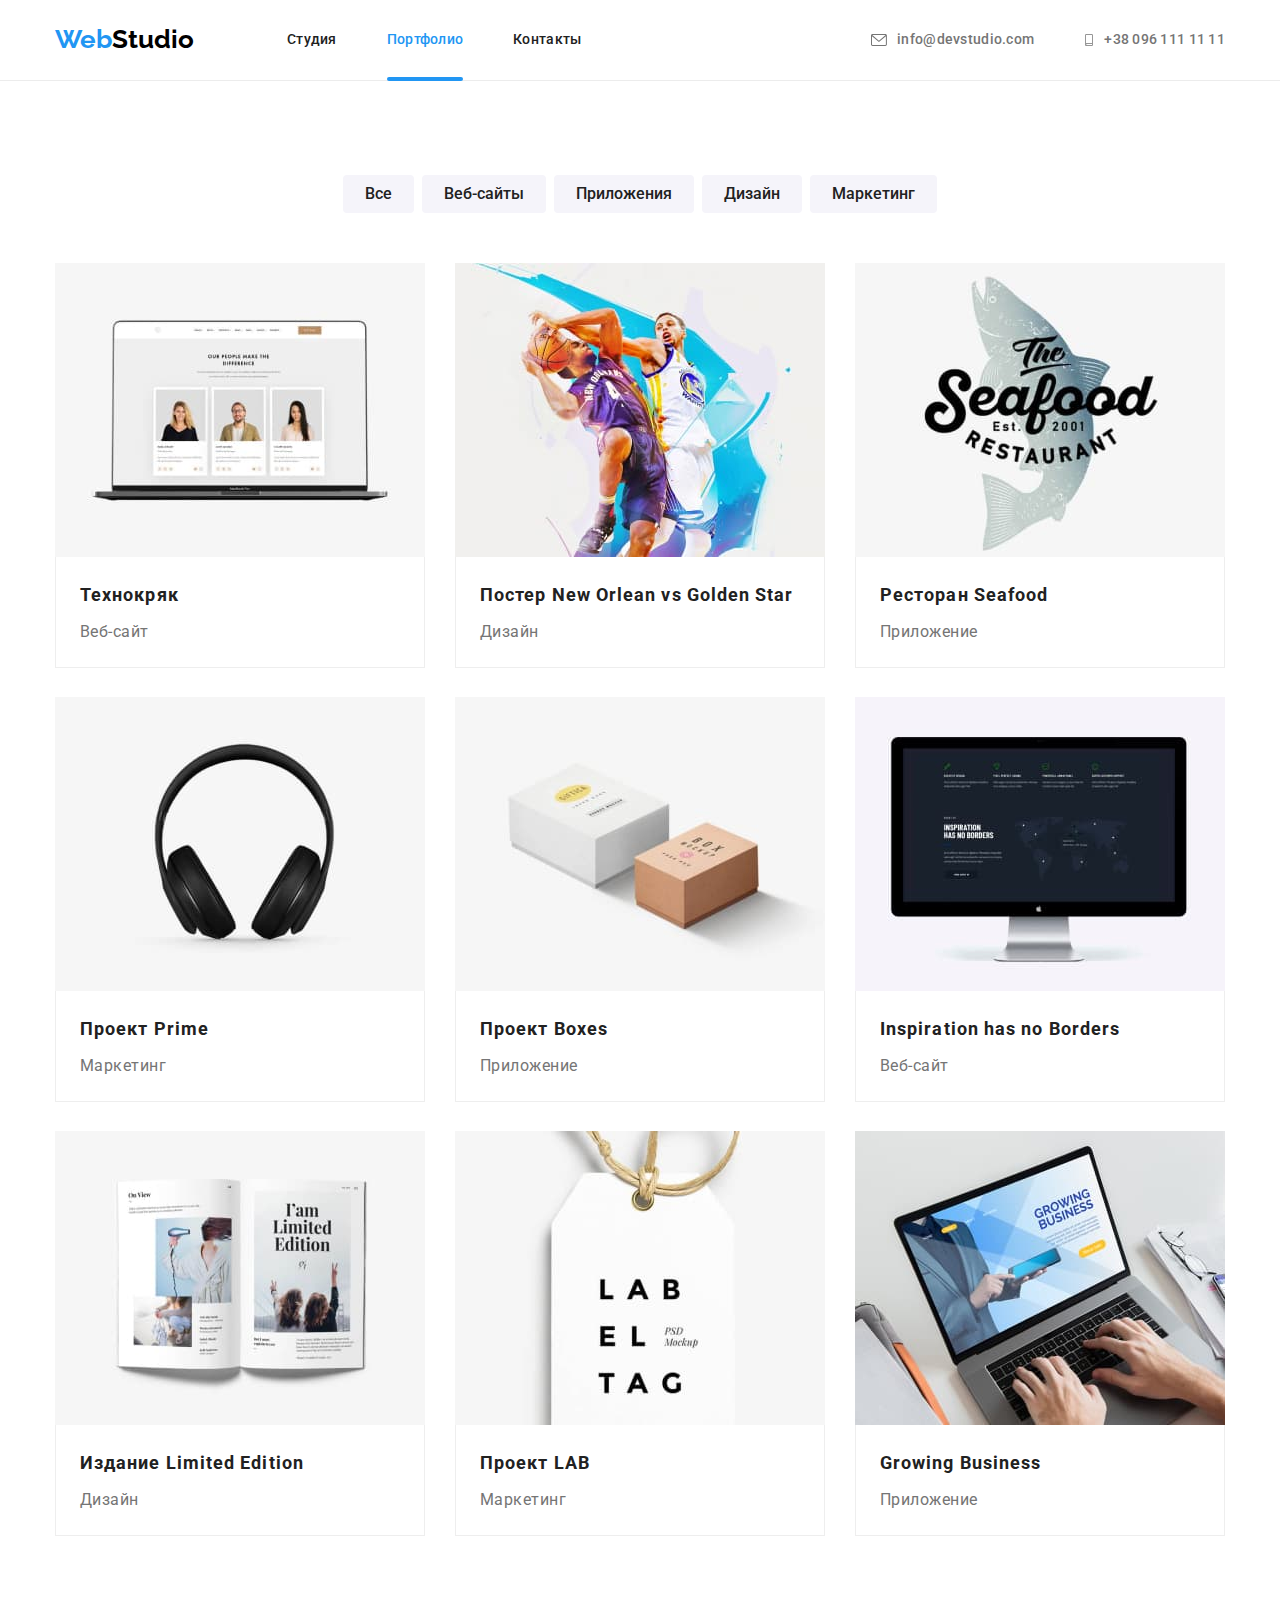
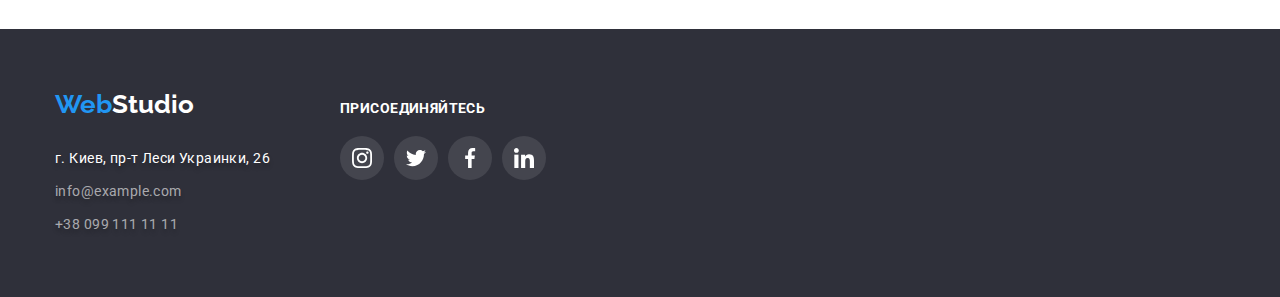
==== portfolio.html @ e06ca054 "new" ====
<!DOCTYPE html>
<html lang="en">

<head>
    <meta charset="UTF-8">
    <meta http-equiv="X-UA-Compatible" content="IE=edge">
    <meta name="viewport" content="width=device-width, initial-scale=1.0">
    <title>Document</title>
    <link href="https://cdnjs.cloudflare.com/ajax/libs/modern-normalize/1.1.0/modern-normalize.min.css"
        rel="stylesheet" />
    <link href="https://fonts.googleapis.com/css2?family=Raleway:wght@700&family=Roboto:wght@400;500;700;900&display=swap"
        rel="stylesheet" />
    <link rel="stylesheet" href="./css/styles.css" />
</head>

<body>

    <header class="header">
        <div class="container navigation">

            <nav class="nav">
                <a class="fst-part-logo logo" href="./index.html">Web<span class="sd-part-logo-hdr">Studio</span>
                </a>

                <ul class="site-nav list">
                    <li class="items"> <a class="link">Студия</a></li>
                    <li class="items"> <a href="./portfolio.html" class="current link">Портфолио</a></li>
                    <li class="items"> <a href="" class="link">Контакты</a></li>
                </ul>
            </nav>


            <ul class="contacts list">
                <li class="items"> <a href="mailto:info@devstudio.com" class="link">
                        <svg class="hdr-icons" width="16" height="12">
                            <use href="./images/icons.svg#icon-envelope"></use>
                        </svg>
                        info@devstudio.com</a>
                </li>
                <li class="items"> <a href="tel:+380961111111" class="link">
                        <svg class="hdr-icons" width="10" height="12">
                            <use href="./images/icons.svg#icon-smartphone">
                            </use>
                        </svg>
                        +38 096 111 11 11</a>
                </li>
            </ul>
        </div>
    </header>

    <main>

        <section class="section-filter">
            <div class="container filter-section">

                <h1 class="visually-hidden">Filter</h1>

                <ul class="portfolio-filter list">

                    <li><button type="button" class="btn-hover">Все</button></li>
                    <li><button type="button" class="btn-hover">Веб-сайты</button></li>
                    <li><button type="button" class="btn-hover">Приложения</button></li>
                    <li><button type="button" class="btn-hover">Дизайн</button></li>
                    <li><button type="button" class="btn-hover">Маркетинг</button></li>

                </ul>

            <ul class="filter-result list">

                <li class="result-items">
                 <a class="result-link" href="">
                            
                     <div class="result-hover">
                         <img src="./images/p-1.jpg" alt="Технокряк" width="370" />
                       <div class="hover-action">
                       <p class="hover-text">Ресурс предлагает комплексные предложения с разным уровнем функционала и сервисов. Все это позволит посетителю получить
                    исчерпывающие сведения о компании или частном лице.</p>
                       </div>
                    </div>
                           
                    <div class="result-card">
                        <h2 class="card-name">Технокряк</h2>
                        <p class="card-disc">Веб-сайт</p>
                    </div>
                 </a>   
                </li>

                <li class="result-items">
                 <a class="result-link" href="">
                    
                    <div class="result-hover">
                          <img src="./images/p-2.jpg" alt="Постер New Orlean vs Golden Star" width="370" />
                            <div class="hover-action">
                            <p class="hover-text">Ресурс предлагает комплексные предложения с разным уровнем функционала и сервисов. Все это
                                        позволит посетителю получить
                                        исчерпывающие сведения о компании или частном лице.</p>
                            </div>
                    </div>
                                
                    <div class="result-card">
                        <h2 class="card-name">Постер New Orlean vs Golden Star</h2>
                        <p class="card-disc">Дизайн</p>
                    </div>
                 </a>
                </li>

                <li class="result-items">
                 <a class="result-link" href="">
                        
                        <div class="result-hover">
                            <img src="./images/p-3.jpg" alt="Ресторан Seafood" width="370" />
                                <div class="hover-action">
                                    <p class="hover-text">Ресурс предлагает комплексные предложения с разным уровнем функционала и сервисов. Все это
                                        позволит посетителю получить
                                        исчерпывающие сведения о компании или частном лице.</p>
                                </div>
                        </div>

                            <div class="result-card">
                                <h2 class="card-name">Ресторан Seafood</h2>
                                <p class="card-disc">Приложение</p>
                            </div>
                 </a>
                </li>

                <li class="result-items">
                    <a class="result-link" href="">
                        
                        <div class="result-hover">
                         <img src="./images/p-4.jpg" alt="Проект Prime" width="370" />
                            <div class="hover-action">
                                <p class="hover-text">Ресурс предлагает комплексные предложения с разным уровнем функционала и сервисов. Все это
                                        позволит посетителю получить
                                        исчерпывающие сведения о компании или частном лице.</p>
                            </div>
                        </div>
                            
                            <div class="result-card">
                              <h2 class="card-name">Проект Prime</h2>
                              <p class="card-disc">Маркетинг</p>
                            </div>
                    </a>
                </li>
                    
                <li class="result-items">
                 <a class="result-link" href="">
                    <div class="result-hover">
                            
                    <img src="./images/p-5.jpg" alt="Проект Boxes" width="370" />
                       <div class="hover-action">
                        <p class="hover-text">Ресурс предлагает комплексные предложения с разным уровнем функционала и сервисов. Все это
                                        позволит посетителю получить
                                        исчерпывающие сведения о компании или частном лице.</p>
                       </div>
                    </div>
                    <div class="result-card">
                      <h2 class="card-name">Проект Boxes</h2>
                      <p class="card-disc">Приложение</p>
                    </div>
                 </a>
                </li>

                <li class="result-items">
                 <a class="result-link" href="">
                    <div class="result-hover">
                            
                        <img src="./images/p-6.jpg" alt="Inspiration has no Borders" width="370" />
                                <div class="hover-action">
                                    <p class="hover-text">Ресурс предлагает комплексные предложения с разным уровнем функционала и сервисов. Все это
                                        позволит посетителю получить
                                        исчерпывающие сведения о компании или частном лице.</p>
                                </div>
                                </div>
                                <div class="result-card">
                                    <h2 class="card-name">Inspiration has no Borders</h2>
                                    <p class="card-disc">Веб-сайт</p>
                    </div>
                 </a>
                </li>

                <li class="result-items">
                  <a class="result-link" href="">
                    <div class="result-hover">
                           
                        <img src="./images/p-7.jpg" alt="Издание Limited Edition" width="370" />
                                <div class="hover-action">
                                    <p class="hover-text">Ресурс предлагает комплексные предложения с разным уровнем функционала и сервисов. Все это
                                        позволит посетителю получить
                                        исчерпывающие сведения о компании или частном лице.</p>
                                </div>
                    </div>
                        <div class="result-card">
                          <h2 class="card-name">Издание Limited Edition</h2>
                          <p class="card-disc">Дизайн</p>
                        </div>
                     </a>
                    </li>

                    <li class="result-items">
                      <a class="result-link" href="">
                        <div class="result-hover">
                            
                         <img src="./images/p-8.jpg" alt="Проект LAB" width="370" />
                            <div class="hover-action">
                              <p class="hover-text">Ресурс предлагает комплексные предложения с разным уровнем функционала и сервисов. Все это
                                        позволит посетителю получить
                                        исчерпывающие сведения о компании или частном лице.</p>
                            </div>
                        </div>
                         <div class="result-card">
                          <h2 class="card-name">Проект LAB</h2>
                          <p class="card-disc">Маркетинг</p>
                         </div>
                      </a>
                    </li>

                    <li class="result-items">
                      <a class="result-link" href="">
                      <div class="result-hover">
                            
                        <img src="./images/p-9.jpg" alt="Growing Business" width="370" />
                            <div class="hover-action">
                              <p class="hover-text">Ресурс предлагает комплексные предложения с разным уровнем функционала и сервисов. Все это
                                        позволит посетителю получить
                                        исчерпывающие сведения о компании или частном лице.</p>
                            </div>
                      </div>
                        <div class="result-card">
                           <h2 class="card-name">Growing Business</h2>
                            <p class="card-disc">Приложение</p>
                        </div>
                      </a>
                    </li>

                </ul>
            </div>
        </section>
    </main>


    <footer class="ftr">

        <div class="container ftr-cont">

            <div class="ftr-logo-container">
                <a class="fst-part-logo logo" href="/">Web<span class="sd-part-logo-ftr">Studio</span></a>
                <address class="address list">
                    г. Киев, пр-т Леси Украинки, 26
                    <ul class="address-ftr list">
                        <li>
                            <a href="mailto:info@example.com" class="ftr-link">info@example.com</a>
                        </li>
                        <li>
                            <a href="tel:+380991111111">+38 099 111 11 11</a>
                        </li>
                    </ul>
                </address>
            </div>

            <div class="ftr-social">
                <p class="ftr-social-title">Присоединяйтесь</p>
                <ul class="ftr-social-list list">
                    <li class="ftr-soc-li"> <a href="www.instagram.com" class="ftr-soc-links">
                            <svg class="social-icons" width="20" height="20">
                                <use href="./images/icons.svg#icon-instagram">
                                </use>
                            </svg></a>
                    </li>
                    <li class="ftr-soc-li"> <a href="www.twitter.com" class="ftr-soc-links">
                            <svg class="social-icons" width="20" height="20">
                                <use href="./images/icons.svg#icon-twitter">
                                </use>
                            </svg></a></li>
                    <li class="ftr-soc-li"> <a href="www.facebook.com" class="ftr-soc-links">
                            <svg class="social-icons" width="20" height="20">
                                <use href="./images/icons.svg#icon-facebook">
                                </use>
                            </svg></a></li>
                    <li class="ftr-soc-li"> <a href="www.linkedin.com" class="ftr-soc-links">
                            <svg class="social-icons" width="20" height="20">
                                <use href="./images/icons.svg#icon-linkedin">
                                </use>
                            </svg></a></li>
                </ul>
            </div>
        </div>
    </footer>
</body>

</html>
---- css/styles.css ----
/* main text color rgba(117, 117, 117, 1) */
/* second text color rgba(33, 33, 33, 1) */
/* logo first part and btn rgba(33, 150, 243, 1)*/
/* btn hover color  rgba(24, 140, 232, 1) */
/* logo second part hdr rgba(0, 0, 0, 1)*/
/* logo second part ftr rgba(255, 255, 255, 1)*/
/* main background rgba(255, 255, 255, 1) */
/* second background rgba(245, 244, 250, 1) */
/* ftr and hero background rgba(47, 48, 58, 1) */

.visually-hidden {
    position: absolute;
    width: 1px;
    height: 1px;
    margin: -1px;
    border: 0;
    padding: 0;
    white-space: nowrap;
    clip: rect(0 0 0 0);
    overflow: hidden;
}

p,
h1,
h2,
h3,
ul,
li {
    margin: 0px;
    padding: 0px;
}

:root {
    --main-text-color: rgba(117, 117, 117, 1);
    --second-text-color: rgba(33, 33, 33, 1);
    --main-background-color: rgba(255, 255, 255, 1);
    --second-background: rgba(245, 244, 250, 1);
    --logo-first-part-and-btn: rgba(33, 150, 243, 1);
    --portfolio-card-background: rgba(238, 238, 238, 1);
    --social-icons-color: #AFB1B8;
}



body {
    background-color: var(--main-background-color);
    color: var(--main-text-color);
    font-family: Roboto, Raleway, sans-serif;
}


img {
    display: block;
}


.list {
    list-style: none;
}

.container {
    width: 1200px;
    padding-left: 15px;
    padding-right: 15px;
    margin-left: auto;
    margin-right: auto;
}



/* HEAD */

.header {
    border-bottom: 1px solid #ECECEC;
}


/* logo */

.fst-part-logo {
    color: #2196F3
}

.sd-part-logo-hdr {
    color: #000000
}


.logo {
    text-decoration-line: none;
    font-family: Raleway;
    font-weight: 700;
    font-size: 26px;
    line-height: 1.2;
}

.ftr a {
    display: block;
}


/* site navigation */

.site-nav {
    display: flex;
    align-items: center;
    margin-left: 93px;
}



.site-nav .link {
    display: block;
    padding-top: 32px;
    padding-bottom: 32px;
    color: var(--second-text-color);
    font-weight: 500;
    font-size: 14px;
    line-height: 1.14;
    letter-spacing: 0.02em;
    text-decoration: none;
}

.site-nav .current {
    position: relative;
    color: #2196F3;
}

.site-nav .current::after {
    content: "";
    position: absolute;
    display: block;
    width: 100%;
    height: 4px;
    
    background: #2196F3;
    border-radius: 2px;
    border-bottom: 0;
    bottom: -1px;
}

.site-nav .items {
    margin-right: 50px;
}

.site-nav .items:last-child {
    margin-right: 0px;
}


.site-nav a:hover,
.site-nav a:focus {
    color: #2196F3;
}

.nav {
    display: flex;
    align-items: center;
}



/* contacts */

.contacts {
    display: flex;
    align-items: center;
    margin-left: auto;
}

.contacts .link {
    display: flex;
    align-items: center;
    padding-top: 32px;
    padding-bottom: 32px;
    
    color: var(--main-text-color);
    font-weight: 500;
    font-size: 14px;
    line-height: 1.14;
    letter-spacing: 0.02em;
    text-decoration: none;
}

.link:hover,
.link:focus {
    color: #2196F3;
}

.link:hover .hdr-icons {
    fill: #2196F3;
}

.contacts .items {
    margin-right: 50px;
}

.contacts .items:last-child {
    margin-right: 0px;
}

.hdr-icons {
    margin-right: 10px;
    fill: #757575;
}


.navigation {
    display: flex;
    align-items: center;
}

.link {
    transition: 250ms cubic-bezier(0.4, 0, 0.2, 1);
}


/* HERO section */

.hero {
    background-color: rgba(47, 48, 58, 1);
    text-align: center;
    padding-top: 200px;
    padding-bottom: 200px;
    background-image: linear-gradient(rgba(47, 48, 58, 0.4),
            rgba(47, 48, 58, 0.4)),
        url(../images/hero-bg.jpg);
    background-repeat: no-repeat;
    background-size: cover;
    background-position: center;
    max-width: 1600px;
    margin-left: auto;
    margin-right: auto;
}

.hero-header {
    color: rgba(255, 255, 255, 1);
    font-weight: 900;
    font-size: 44px;
    line-height: 1.36;
    max-width: 700px;
    letter-spacing: 0.06em;
    text-transform: uppercase;
    padding-bottom: 0px;
    margin-left: auto;
    margin-right: auto;
}

.hero-btn {
    box-sizing: border-box;
    background-color: rgba(33, 150, 243, 1);
    width: 200px;
    height: 50px;
    margin-top: 30px;
    border-radius: 4px;
    box-shadow: 0px 4px 4px rgba(0, 0, 0, 0.15);
}

.hero-btn:hover {
    background-color: rgba(24, 140, 232, 1);
}

.hero-btn-words {
    color: var(--main-background-color);
    font-weight: 700;
    font-size: 16px;
    line-height: 1.87;
    font-style: normal;
    text-align: center;
    letter-spacing: 0.06em;
}

.backdrop {
    position: fixed;
    top: 0;
    left: 0;
    width: 100%;
    height: 100%;
    opacity: 1;
    z-index: 1;
    background-color: rgba(0, 0, 0, 0.2);

    transition: opacity 250ms cubic-bezier(0.4, 0, 0.2, 1), visibility 250ms cubic-bezier(0.4, 0, 0.2, 1);
}

.backdrop.is-hidden {
    opacity: 0;
    pointer-events: none;
    visibility: hidden;
}

.modal {
    /* position: relative; */
    width: 528px;
    height: 581px;
    background: #FFFFFF;
    box-shadow: 0px 1px 3px rgba(0, 0, 0, 0.12), 0px 1px 1px rgba(0, 0, 0, 0.14), 0px 2px 1px rgba(0, 0, 0, 0.2);
    border-radius: 4px;
    position: absolute;
    top: 50%;
    left: 50%;
    transform: translate(-50%, -50%);

    transition: transform 250ms cubic-bezier(0.4, 0, 0.2, 1),
        visibility 250ms cubic-bezier(0.4, 0, 0.2, 1);
}


.close-button {
    /* position: absolute; */
    display: block;
    margin-left: auto;
    margin-right: 8px;
    margin-top: 8px;
    margin-bottom: auto;
    background-color: #fff; 
    border-style: none;

    transition: transform 250ms cubic-bezier(0.4, 0, 0.2, 1),
        visibility 250ms cubic-bezier(0.4, 0, 0.2, 1);
}

.modal-title {
    font-family: 'Roboto';
    font-style: normal;
    font-weight: 700;
    font-size: 20px;
    line-height: 23px;
    text-align: center;
    letter-spacing: 0.03em;
    margin-bottom: 12px;
    
    
    color: var(--second-text-color);
}

.modal-form {
    display: flex;
    justify-content: center;
    flex-direction: column;
    padding-left: 40px;
    padding-right: 40px;
}

.modal-form-label {
    width: 25px;
    height: 14px;
    margin-bottom: 4px;
    font-family: 'Roboto';
    font-style: normal;
    font-weight: 400;
    font-size: 12px;
    line-height: 14px;
    letter-spacing: 0.01em;
    color: #757575;
}

.modal-form-input {
    box-sizing: border-box;
    width: 448px;
    height: 40px;
    border: 1px solid rgba(33, 33, 33, 0.2);
    border-radius: 4px;
    /* color: background: rgba(33, 33, 33, 0.2);; */
    margin-bottom: 10px;
}

 .textarea {
    resize: none;
    box-sizing: border-box;
    width: 448px;
    height: 120px;

    border: 1px solid rgba(33, 33, 33, 0.2);
    border-radius: 4px;
}

.textarea::placeholder {
    padding: 12px 16px;
    font-family: 'Roboto';
    font-style: normal;
    font-weight: 400;
    font-size: 12px;
    line-height: 14px;
    letter-spacing: 0.01em;
    
    color: rgba(117, 117, 117, 0.5);
}

.spec {
    padding-top: 94px;
    padding-bottom: 94px;
}


.spec-title {
    color: var(--second-text-color);
}


.spec-title {
    font-weight: 700;
    font-size: 14px;
    line-height: 1.14;
    text-transform: uppercase;
    margin-bottom: 10px;
}


.spec-text {
    color: var(--main-text-color);
    width: 270px;
    font-style: normal;
    font-weight: 400;
    font-size: 14px;
    line-height: 1.71;
    letter-spacing: 0.03em;
}

.why {
    display: flex;
    align-items: center;
    margin-top: 0px;
    margin-bottom: 0px;
}

.spec-li {
    margin-right: 30px;
}

.spec-li:last-child {
    margin-right: 0px;
}

.spec-icons {
    display: block;
}

.spec-icons-bg {
    display: flex;
    justify-content: center;
    align-items: center;
    width: 270px;
    height: 120px;
    margin-bottom: 30px;
    background-color: var(--second-background);
}

/* PROJECTS */

.projects {
    padding-bottom: 94px;
}

.projects-title {
    color: var(--second-text-color);
    font-weight: 700;
    font-style: normal;
    font-size: 36px;
    line-height: 1.16;
    text-align: center;
    letter-spacing: 0.03em;
    margin-bottom: 50px;
}

.project-list {
    display: flex;
    align-items: center;
}

.project-img {
    margin-right: 30px;
}

.project-img:last-child {
    margin-right: 0px;
}

.img-name {
    position: absolute;
    width: 370px;
    height: 70px;
    top: 1435px;
    background: rgba(47, 48, 58, 0.8);
}

.img-name-wds {
    font-style: normal;
    font-weight: 700;
    font-size: 14px;
    line-height: 16px;
    text-align: center;
    letter-spacing: 0.03em;
    text-transform: uppercase;
    padding-top: 27px;
    padding-bottom: 27px;
    color: rgba(255, 255, 255, 1)
}


/* TEAM */

.team-mem {
    display: flex;
    align-items: center;
}


.teamlist {
    background-color: var(--second-background);
    padding-top: 94px;
    padding-bottom: 94px;
}


.team {
    color: var(--second-text-color);
    font-weight: 700;
    font-size: 36px;
    line-height: 42px;
    text-align: center;
    letter-spacing: 0.03em;
    margin-bottom: 50px;
}


.team-name {
    color: var(--second-text-color);
    font-style: normal;
    font-weight: 500;
    font-size: 16px;
    line-height: 1.18;
    letter-spacing: 0.03em;
    margin-bottom: 10px;
}

.team-pos {
    font-weight: 400;
    font-style: normal;
    font-size: 16px;
    line-height: 1.18;
    letter-spacing: 0.03em;
}

.team-card {
    background-color: #FFFFFF;
    width: 270px;
    text-align: center;
    padding-top: 30px;
    padding-bottom: 30px;
    padding-left: 32px;
    padding-right: 32px;
    box-shadow: 0px 1px 3px rgba(0, 0, 0, 0.12), 0px 1px 1px rgba(0, 0, 0, 0.14), 0px 2px 1px rgba(0, 0, 0, 0.2);
    border-radius: 0px 0px 4px 4px;
}

.team-mem .team-option {
    margin-right: 30px;
}

.team-mem .team-option:last-child {
    margin-right: 0px;
}

.team-soc-icons {
    display: flex;
    justify-content: center;

    margin-top: 16px;
}

.team-soc-links {
    display: flex;
    justify-content: center;
    align-items: center;
    width: 44px;
    height: 44px;
    margin-top: 0;
    margin-bottom: 0;
    border-radius: 50%;
    fill: var(--social-icons-color);
    transition: 250ms cubic-bezier(0.4, 0, 0.2, 1);
}

.team-social {
    margin-right: 10px;
}

.team-social:last-child {
    margin-right: 0px;
}

.team-soc-links:hover,
.team-soc-links:focus {
    background-color: var(--logo-first-part-and-btn);
    fill: #FFFFFF;
}


/* CLIENTS section */

.clients-section {
    padding-top: 94px;
    padding-bottom: 94px;
}

.clients-list {
    display: flex;
    justify-content: center;
    margin-left: auto;
    margin-right: auto;
}

.clients-title {
    text-align: center;
    margin-bottom: 50px;
    font-style: normal;
    font-weight: 700;
    font-size: 36px;
    line-height: 42px;
    letter-spacing: 0.03em;
    color: var(--second-text-color);
}

.clients-list-items {
    margin-right: 30px;
}

.clients-list-items:last-child {
    margin-right: 0px;
}

.client-links {
    display: flex;
    align-items: center;
    justify-content: center;
    border: 1px solid #AFB1B8;
    border-radius: 4px;
    width: 170px;
    height: 92px;
}

.client-links:hover,
.client-links:focus {
    border-color: rgba(33, 150, 243, 1);
}

.cl-logo {
    fill: #AFB1B8;
    transition: 250ms cubic-bezier(0.4, 0, 0.2, 1);
}

.client-links:hover .cl-logo {
    fill: #2196F3;
}

.client-links:focus .cl-logo {
    fill: #2196F3;
    border-color: rgba(33, 150, 243, 1);
}


.ftr-cont a {
    display: block;
}


.ftr {
    background-color: #2F303A;
    padding-top: 60px;
    padding-bottom: 60px;
}

.ftr-cont {
    display: flex;
    align-items: baseline;
}

.ftr-social-list {
    display: flex;
    align-items: center;
}


.ftr-social-title {
    display: block;
    font-style: normal;
    font-weight: 700;
    font-size: 14px;
    line-height: 16px;
    letter-spacing: 0.03em;
    text-transform: uppercase;
    color: var(--main-background-color);
    margin-bottom: 20px;
}

.ftr-social {
    margin-left: 70px;
}

.ftr-soc-li a {
    display: flex;
    justify-content: center;
    align-items: center;
    width: 44px;
    height: 44px;
    margin-bottom: 0;
    border-radius: 50%;
    background-color: rgba(255, 255, 255, 0.1);
    fill: #FFFFFF;
}

.ftr-soc-li {
    margin-right: 10px;
    transition: transform 250ms cubic-bezier(0.4, 0, 0.2, 1);
}

.ftr-soc-li:last-child {
    margin-right: 0px;
}


.ftr-soc-li a:hover,
.ftr-soc-li a:focus {
    background-color: #2196F3;
    fill: #FFFFFF;
}


.sd-part-logo-ftr {
    color: #FFFFFF;
}

.ftr-soc-links {
    transition: 250ms cubic-bezier(0.4, 0, 0.2, 1);
}

.address {
    color: #FFFFFF;
    margin-top: 27px;
}

.address {
    font-weight: 400;
    font-size: 14px;
    line-height: 1.71;
    font-style: normal;
    letter-spacing: 0.03em;
    text-shadow: 0px 4px 4px rgba(0, 0, 0, 0.25);
}


.address-ftr li {
    /* margin-top: 9px; */
    margin-bottom: 9px;
}

.address-ftr li:last-child {
    margin-bottom: 0px;
}

.address-ftr a {
    color: rgba(255, 255, 255, 0.6);
    letter-spacing: 0.03em;
}



/* PORTFOLIO page */


.section-filter {
    padding-top: 94px;
    padding-bottom: 94px;
}


.portfolio-filter {
    display: flex;
    justify-content: center;
    margin-bottom: 50px;
}

.portfolio-filter li {
    margin-right: 8px;
}

.portfolio-filter li:last-child {
    margin-right: 0px;
}

.portfolio-filter button {
    background-color: var(--second-background);
    color: var(--main-text-color);
}


.portfolio-filter button:hover,
.portfolio-filter button:focus {
    background-color: var(--logo-first-part-and-btn);
    color: var(--main-background-color);
    box-shadow: 0px 3px 1px rgba(0, 0, 0, 0.1), 0px 1px 2px rgba(0, 0, 0, 0.08), 0px 2px 2px rgba(0, 0, 0, 0.12);
}


button {
    cursor: pointer;
}



.portfolio-filter button {
    color: var(--second-text-color);
    font-weight: 500;
    font-size: 16px;
    line-height: 1.62;
    padding-top: 6px;
    padding-bottom: 6px;
    padding-left: 22px;
    padding-right: 22px;
    border-radius: 4px;
    border: none;
}

.btn-hover {
    transition: 250ms cubic-bezier(0.4, 0, 0.2, 1);
}

.filter-result {
    display: flex;
    flex-wrap: wrap;
}

.result-items {
    display: block;
    background-color: var(--main-background-color);
    width: 370px;
    height: 404px;
    margin-bottom: 30px;
    margin-right: 30px;
}

.result-items:nth-child(3n) {
    margin-right: 0;
}

.result-items:nth-last-child(-n+3) {
    margin-bottom: 0px;
}


.card-name {
    color: var(--second-text-color);
    font-weight: 700;
    font-size: 18px;
    line-height: 2;
    font-style: normal;
    letter-spacing: 0.06em;
    text-decoration-line: none;
    margin-bottom: 4px;
}

.card-disc {
    font-weight: 400;
    font-style: normal;
    font-size: 16px;
    line-height: 1.87;
    letter-spacing: 0.03em;
}


.result-link {
    display: inline-block;
    text-decoration-line: none;
    color: var(--main-text-color);  
}


.result-card {
    border: 1px solid #EEEEEE;
    border-top: none;
    padding-top: 20px;
    padding-bottom: 20px;
    padding-left: 24px;
    padding-right: 24px;
}

.result-link:hover,
.result-link:focus {
    box-shadow: 0px 1px 1px rgba(0, 0, 0, 0.12), 0px 4px 4px rgba(0, 0, 0, 0.06), 1px 4px 6px rgba(0, 0, 0, 0.16);
    
}


.hover-action::before {
    content: "";
    display: inline-block;
    position: absolute;
    width: 370px;
    height: 294px;
    top: 0;
    left: 0;
    background: rgba(33, 150, 243, 0.9);
        /* opacity: 0;  */    
    transform: translateY(100%); 
    transition: 250ms cubic-bezier(0.4, 0, 0.2, 1);
}   



.hover-text {
    position: absolute;

    transform: translateY(100%);
    transition: 250ms cubic-bezier(0.4, 0, 0.2, 1);
    top: 0;
    left: 0;
    text-align: left;
    padding-top: 63px;
    padding-top: 63px;
    padding-right: 24px;
    padding-left: 24px;
    font-style: normal;
    font-weight: 400;
    font-size: 18px;
    line-height: 28px;
    letter-spacing: 0.03em;
    color: #FFFFFF;
}

.result-link:hover .hover-text {
    transform: translateY(0);
 
}

.result-link:hover .hover-action::before {
transform: translateY(0);
}


.result-hover {
    position: relative;
    overflow: hidden;
}


.address-ftr a {
    text-decoration-line: none;
}

.address ul {
    margin-top: 9px;
}
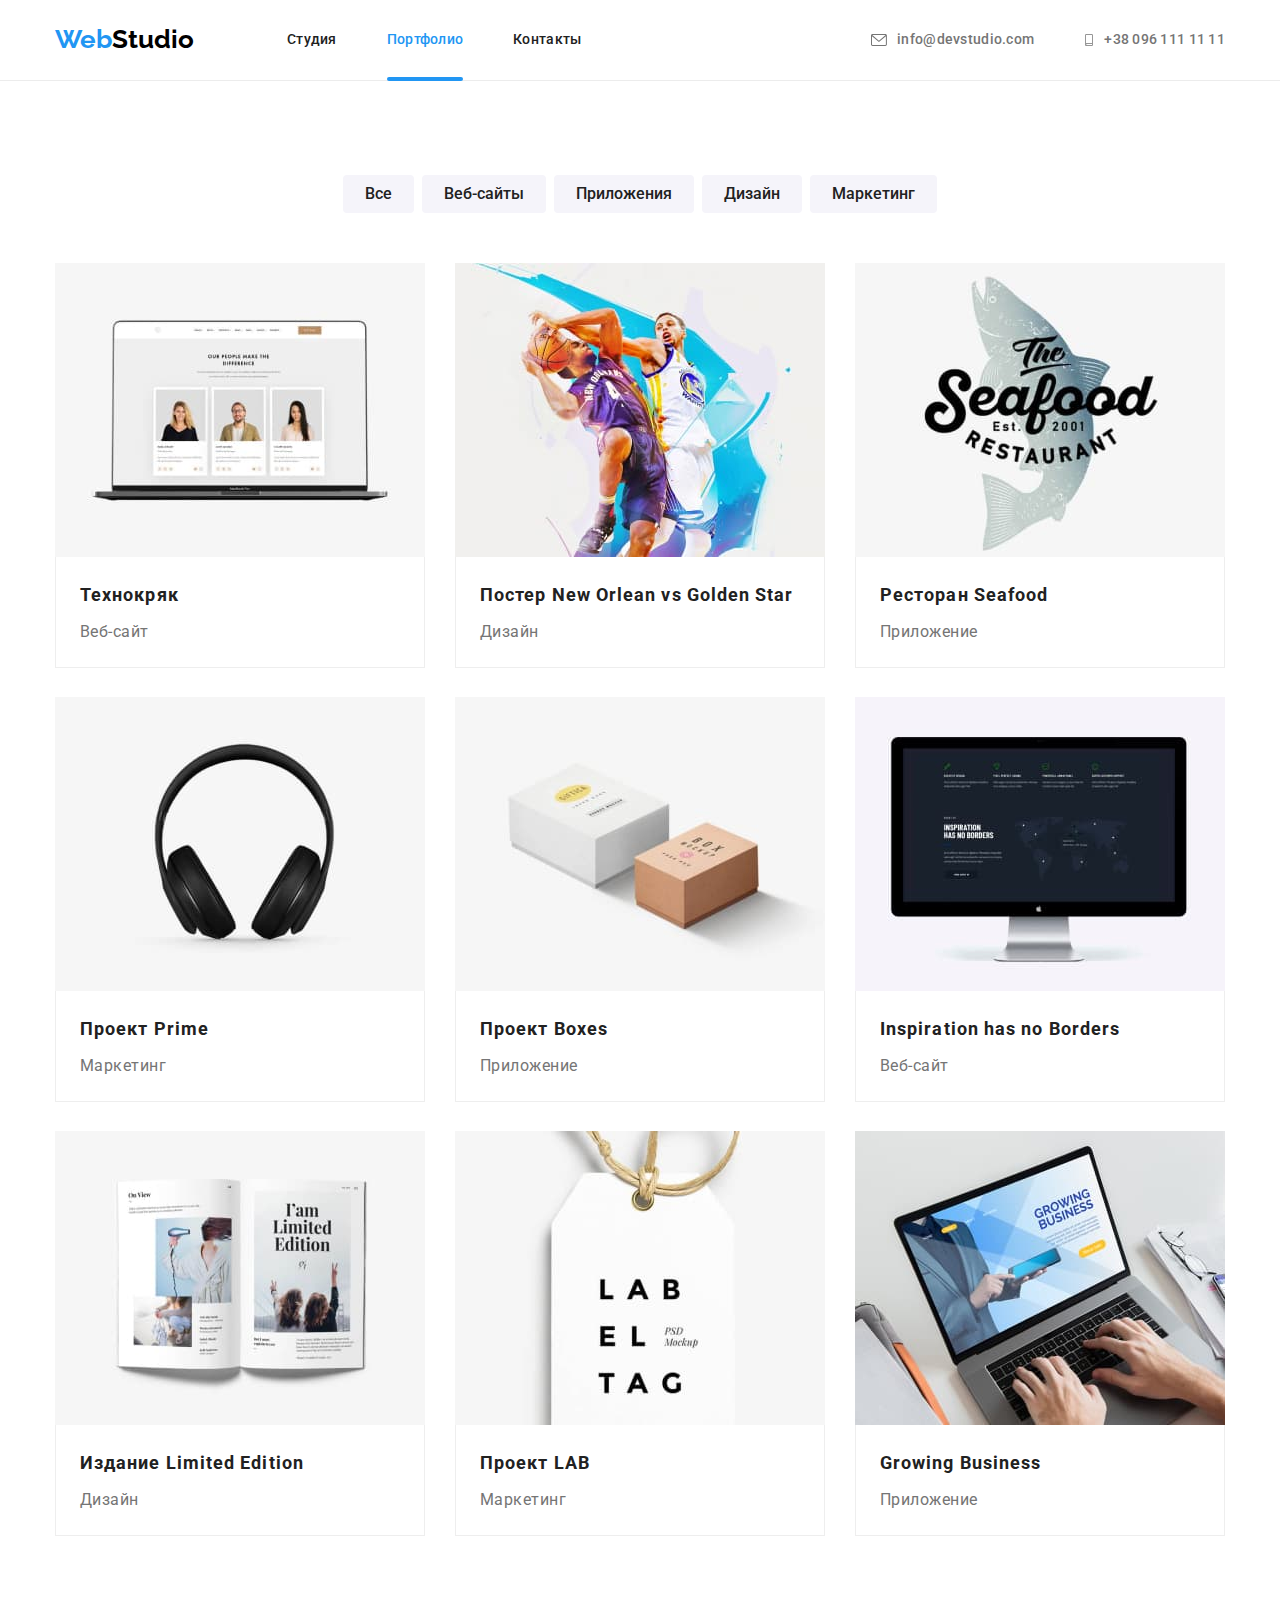
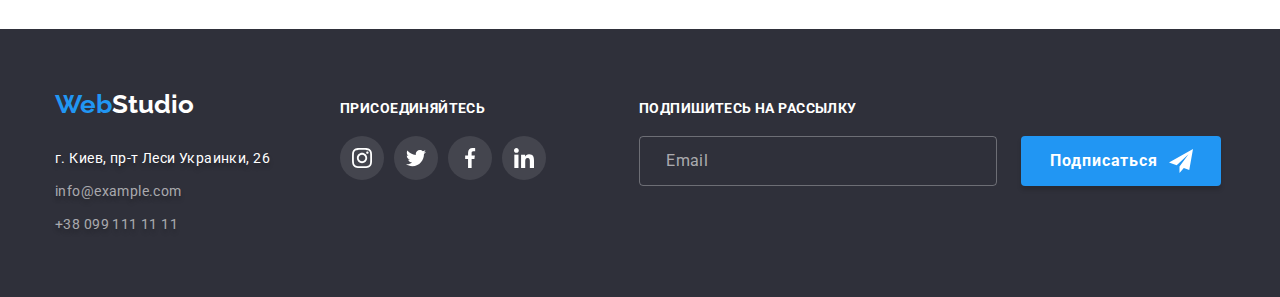
==== commit 087a0d93: "last-edit" ====
--- a/portfolio.html
+++ b/portfolio.html
@@ -283,6 +283,24 @@
                             </svg></a></li>
                 </ul>
             </div>
+            <div class="signup">
+                <p class="signup-title">Подпишитесь на рассылку</p>
+            
+                <input type="email" name="email" class="signup-input" placeholder="Email" />
+            
+                <button type="submit" class="signup-button">
+                    <span class="signup-btn-wrd">
+                        <span class="signup-btn-title">Подписаться</span>
+                        <svg class="signup-icon" width="24" height="24">
+                            <use href="./images/icons.svg#icon-icon-send">
+                            </use>
+                        </svg>
+                    </span>
+                </button>
+            
+            
+            </div>
+
         </div>
     </footer>
 </body>
--- a/css/styles.css
+++ b/css/styles.css
@@ -37,23 +37,21 @@
     --main-background-color: rgba(255, 255, 255, 1);
     --second-background: rgba(245, 244, 250, 1);
     --logo-first-part-and-btn: rgba(33, 150, 243, 1);
+    --snd-part-logo: rgba(0, 0, 0, 1);
     --portfolio-card-background: rgba(238, 238, 238, 1);
     --social-icons-color: #AFB1B8;
-}
-
-
+    --ftr-and-hero-background: rgba(47, 48, 58, 1);
+}
 
 body {
     background-color: var(--main-background-color);
     color: var(--main-text-color);
-    font-family: Roboto, Raleway, sans-serif;
-}
-
+    font-family: 'Roboto', 'Raleway', sans-serif;
+}
 
 img {
     display: block;
 }
-
 
 .list {
     list-style: none;
@@ -75,21 +73,19 @@
     border-bottom: 1px solid #ECECEC;
 }
 
-
 /* logo */
 
 .fst-part-logo {
-    color: #2196F3
+    color: var(--logo-first-part-and-btn);
 }
 
 .sd-part-logo-hdr {
-    color: #000000
-}
-
+    color: var(--snd-part-logo);
+}
 
 .logo {
     text-decoration-line: none;
-    font-family: Raleway;
+    font-family: 'Raleway';
     font-weight: 700;
     font-size: 26px;
     line-height: 1.2;
@@ -107,7 +103,6 @@
     align-items: center;
     margin-left: 93px;
 }
-
 
 
 .site-nav .link {
@@ -124,7 +119,7 @@
 
 .site-nav .current {
     position: relative;
-    color: #2196F3;
+    color: var(--logo-first-part-and-btn);
 }
 
 .site-nav .current::after {
@@ -134,7 +129,7 @@
     width: 100%;
     height: 4px;
     
-    background: #2196F3;
+    background: var(--logo-first-part-and-btn);
     border-radius: 2px;
     border-bottom: 0;
     bottom: -1px;
@@ -151,14 +146,13 @@
 
 .site-nav a:hover,
 .site-nav a:focus {
-    color: #2196F3;
+    color: var(--logo-first-part-and-btn);
 }
 
 .nav {
     display: flex;
     align-items: center;
 }
-
 
 
 /* contacts */
@@ -174,7 +168,6 @@
     align-items: center;
     padding-top: 32px;
     padding-bottom: 32px;
-    
     color: var(--main-text-color);
     font-weight: 500;
     font-size: 14px;
@@ -185,11 +178,11 @@
 
 .link:hover,
 .link:focus {
-    color: #2196F3;
+    color: var(--logo-first-part-and-btn);
 }
 
 .link:hover .hdr-icons {
-    fill: #2196F3;
+    fill: var(--logo-first-part-and-btn);
 }
 
 .contacts .items {
@@ -219,7 +212,7 @@
 /* HERO section */
 
 .hero {
-    background-color: rgba(47, 48, 58, 1);
+    background-color: var(--ftr-and-hero-background);
     text-align: center;
     padding-top: 200px;
     padding-bottom: 200px;
@@ -249,12 +242,13 @@
 
 .hero-btn {
     box-sizing: border-box;
-    background-color: rgba(33, 150, 243, 1);
+    background-color: var(--logo-first-part-and-btn);
     width: 200px;
     height: 50px;
     margin-top: 30px;
     border-radius: 4px;
     box-shadow: 0px 4px 4px rgba(0, 0, 0, 0.15);
+    border: none;
 }
 
 .hero-btn:hover {
@@ -280,7 +274,6 @@
     opacity: 1;
     z-index: 1;
     background-color: rgba(0, 0, 0, 0.2);
-
     transition: opacity 250ms cubic-bezier(0.4, 0, 0.2, 1), visibility 250ms cubic-bezier(0.4, 0, 0.2, 1);
 }
 
@@ -291,7 +284,6 @@
 }
 
 .modal {
-    /* position: relative; */
     width: 528px;
     height: 581px;
     background: #FFFFFF;
@@ -301,14 +293,12 @@
     top: 50%;
     left: 50%;
     transform: translate(-50%, -50%);
-
     transition: transform 250ms cubic-bezier(0.4, 0, 0.2, 1),
         visibility 250ms cubic-bezier(0.4, 0, 0.2, 1);
 }
 
 
 .close-button {
-    /* position: absolute; */
     display: block;
     margin-left: auto;
     margin-right: 8px;
@@ -331,7 +321,6 @@
     letter-spacing: 0.03em;
     margin-bottom: 12px;
     
-    
     color: var(--second-text-color);
 }
 
@@ -362,16 +351,32 @@
     height: 40px;
     border: 1px solid rgba(33, 33, 33, 0.2);
     border-radius: 4px;
-    /* color: background: rgba(33, 33, 33, 0.2);; */
+    padding-left: 42px;
+}
+
+.modal-form-input:focus + .modal-form-icons {
+    fill: var(--logo-first-part-and-btn);
+    transition: 250ms cubic-bezier(0.4, 0, 0.2, 1);
+}
+
+
+.input-icon {
+    position: relative;
     margin-bottom: 10px;
+}
+
+.modal-form-icons {
+    position: absolute;
+    left: 12px;
+    top: 50%;
+    transform: translateY(-50%);  
 }
 
  .textarea {
     resize: none;
     box-sizing: border-box;
-    width: 448px;
+    width: 100%;
     height: 120px;
-
     border: 1px solid rgba(33, 33, 33, 0.2);
     border-radius: 4px;
 }
@@ -388,6 +393,186 @@
     color: rgba(117, 117, 117, 0.5);
 }
 
+.modal-checkbox {
+    margin-top: 20px;
+    margin-bottom: 30px;
+    display: flex;
+    align-items: center;
+    justify-content: center;
+    display: block;
+}
+
+.checkbox-label {
+    font-family: 'Roboto';
+    font-style: normal;
+    font-weight: 400;
+    font-size: 14px;
+    line-height: 24px;
+    letter-spacing: 0.03em;
+    color: #757575;
+    display: flex;
+    align-items: center;
+}
+
+.privacy-link {
+font-family: 'Roboto';
+font-style: normal;
+font-weight: 400;
+font-size: 14px;
+line-height: 24px;
+letter-spacing: 0.03em;
+text-decoration-line: underline;
+display: block;
+margin-left: 3px;
+color: var(--logo-first-part-and-btn);
+}
+
+.checkbox-label .checkbox-empty {
+border: 2px solid black;
+border-radius: 2px;
+width: 16px;
+height: 15px;
+display: block;
+display: flex;
+align-items: center;
+justify-content: center;
+}
+
+.checkbox-icon {
+    fill: transparent;
+}
+
+.checkbox-input:checked + .checkbox-label .checkbox-empty {
+    background-color: var(--logo-first-part-and-btn);
+    border: none;
+    
+}
+
+.checkbox-input:checked+.checkbox-label .checkbox-empty .checkbox-icon {
+    fill: #FFFFFF;
+}
+
+.checkbox-empty {
+    margin-right: 7px;
+}
+
+.modal-button {
+    width: 200px;
+    height: 50px;
+    background: var(--logo-first-part-and-btn);
+    box-shadow: 0px 4px 4px rgba(0, 0, 0, 0.15);
+    border-radius: 4px;
+    padding-top: 0;
+    padding-left: 0;
+    padding-right: 0;
+    margin-left: auto;
+    margin-right: auto;
+    border: none;
+}
+
+.modal-button:hover {
+    background-color: #188CE8 ;
+    transition: 250ms cubic-bezier(0.4, 0, 0.2, 1);
+}
+
+.modal-button span {
+width: 89px;
+height: 30px;
+font-family: 'Roboto';
+font-style: normal;
+font-weight: 700;
+font-size: 16px;
+line-height: 30px;
+letter-spacing: 0.06em;
+
+color: #FFFFFF;
+}
+
+.signup {
+    margin-left: 93px;
+}
+
+.signup-title {
+width: 219px;
+height: 16px;
+margin-bottom: 20px;
+
+    font-family: 'Roboto';
+    font-style: normal;
+    font-weight: 700;
+    font-size: 14px;
+    line-height: 16px;
+    letter-spacing: 0.03em;
+    text-transform: uppercase;
+
+    color: #FFFFFF;
+}
+
+.signup-button {
+width: 200px;
+    height: 50px;
+    margin-left: 20px;
+
+    background: var(--logo-first-part-and-btn);
+    box-shadow: 0px 4px 4px rgba(0, 0, 0, 0.15);
+    border-radius: 4px;
+    padding: 0;
+   border: none;
+}
+
+
+.signup-input::placeholder {
+    width: 47px;
+        height: 20px;
+        font-family: 'Roboto';
+        font-style: normal;
+        font-weight: 400;
+        font-size: 16px;
+        line-height: 20px;
+    
+        display: flex;
+        align-items: center;
+        letter-spacing: 0.03em;
+        padding-left: 16px;
+    
+        color: rgba(255, 255, 255, 0.6);
+}
+
+.signup-btn-title {
+    width: 109px;
+        height: 30px;
+       font-family: 'Roboto';
+        font-style: normal;
+        font-weight: 700;
+        font-size: 16px;
+        line-height: 30px;
+        text-align: center;
+        letter-spacing: 0.06em;
+    
+        color: #FFFFFF;
+}
+
+.signup-btn-wrd {
+    display: flex;
+    justify-content: center;
+    align-items: center;
+}
+
+.signup-input {
+  width: 358px;
+  height: 50px;
+  padding-left: 10px;
+  border: 1px solid rgba(255, 255, 255, 0.3);
+  filter: drop-shadow (0px 4px 4px rgba(0, 0, 0, 0.15));
+  border-radius: 4px;
+  background-color: transparent;
+}
+
+.signup-icon {
+  fill: #fff;
+  margin-left: 10px;
+}
+
 .spec {
     padding-top: 94px;
     padding-bottom: 94px;
@@ -395,7 +580,7 @@
 
 
 .spec-title {
-    color: var(--second-text-color);
+   color: var(--second-text-color);
 }
 
 
@@ -643,7 +828,7 @@
 
 .client-links:hover,
 .client-links:focus {
-    border-color: rgba(33, 150, 243, 1);
+    border-color: var(--logo-first-part-and-btn);
 }
 
 .cl-logo {
@@ -652,12 +837,12 @@
 }
 
 .client-links:hover .cl-logo {
-    fill: #2196F3;
+    fill: var(--logo-first-part-and-btn);
 }
 
 .client-links:focus .cl-logo {
-    fill: #2196F3;
-    border-color: rgba(33, 150, 243, 1);
+    fill: var(--logo-first-part-and-btn);
+    border-color: var(--logo-first-part-and-btn);
 }
 
 
@@ -723,7 +908,7 @@
 
 .ftr-soc-li a:hover,
 .ftr-soc-li a:focus {
-    background-color: #2196F3;
+    background-color: var(--logo-first-part-and-btn);
     fill: #FFFFFF;
 }
 
@@ -752,7 +937,6 @@
 
 
 .address-ftr li {
-    /* margin-top: 9px; */
     margin-bottom: 9px;
 }
 
@@ -901,8 +1085,7 @@
     height: 294px;
     top: 0;
     left: 0;
-    background: rgba(33, 150, 243, 0.9);
-        /* opacity: 0;  */    
+    background: var(--logo-first-part-and-btn);  
     transform: translateY(100%); 
     transition: 250ms cubic-bezier(0.4, 0, 0.2, 1);
 }   
